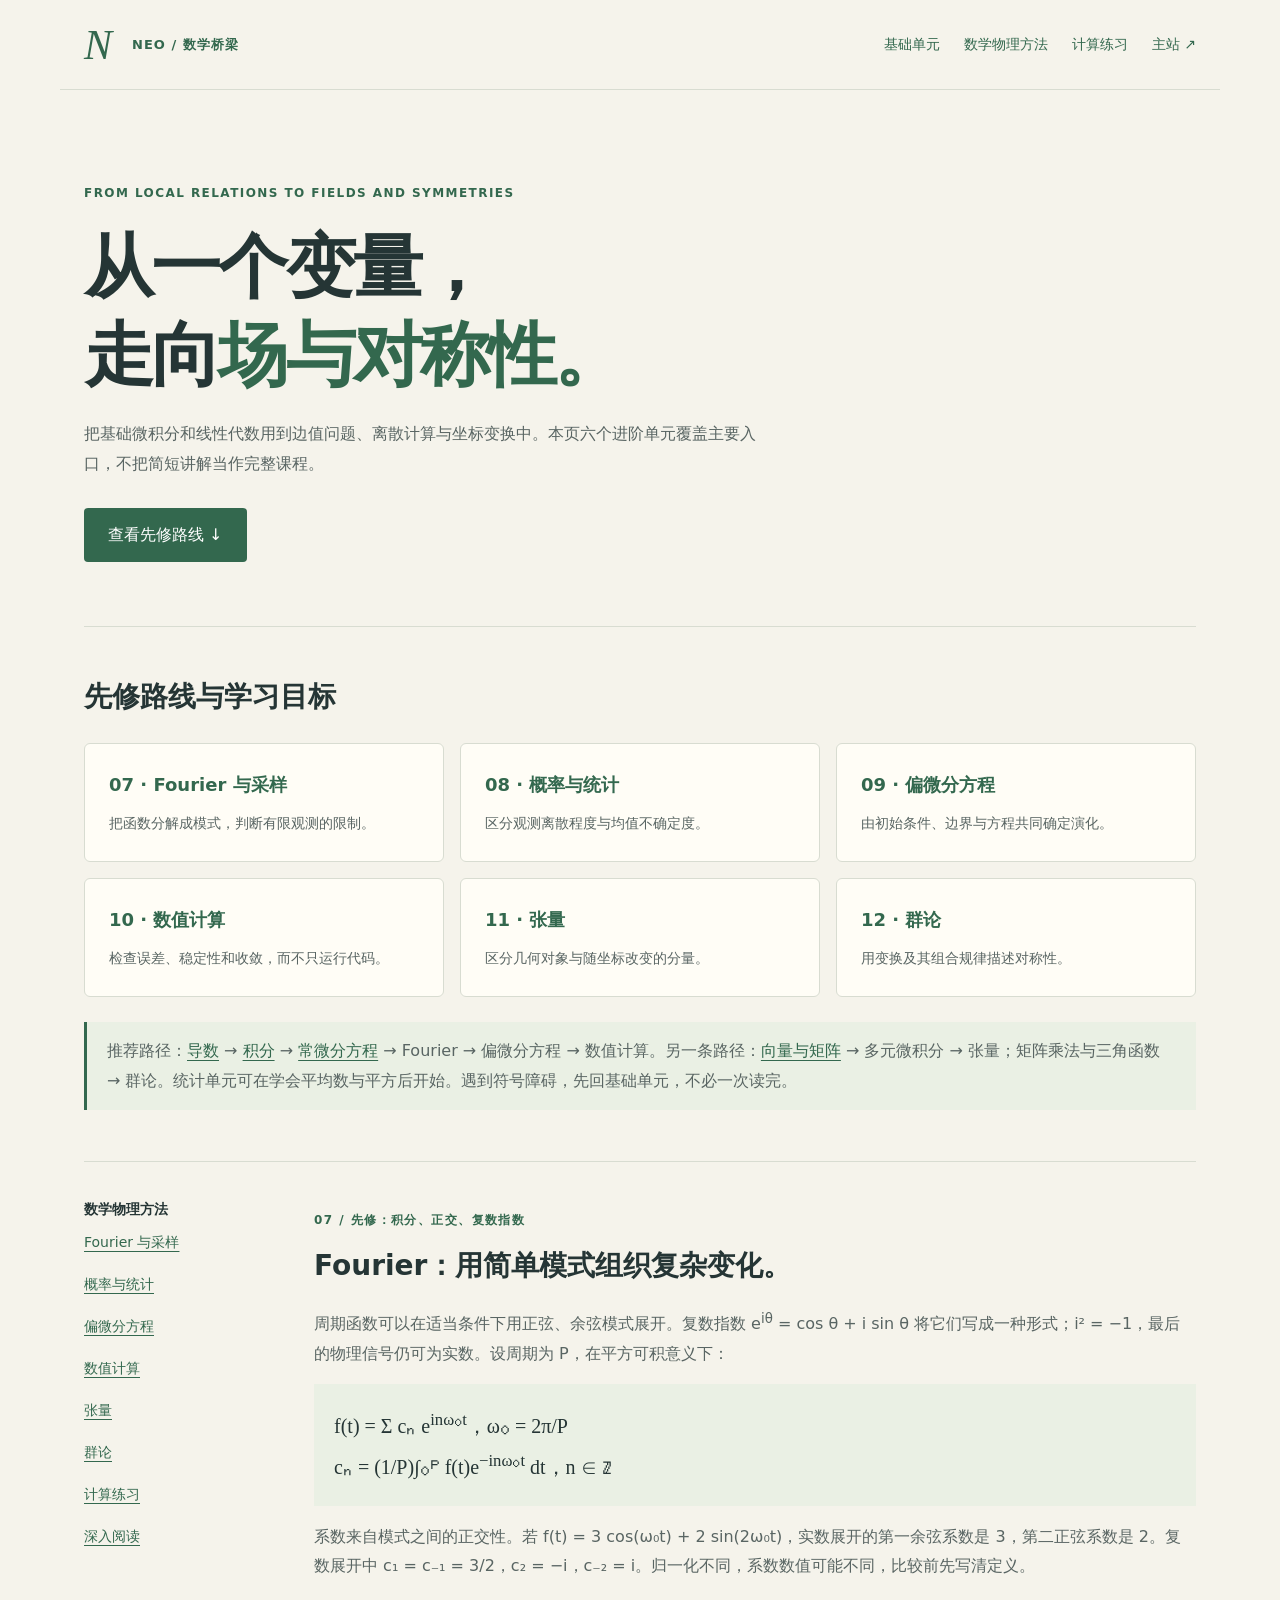
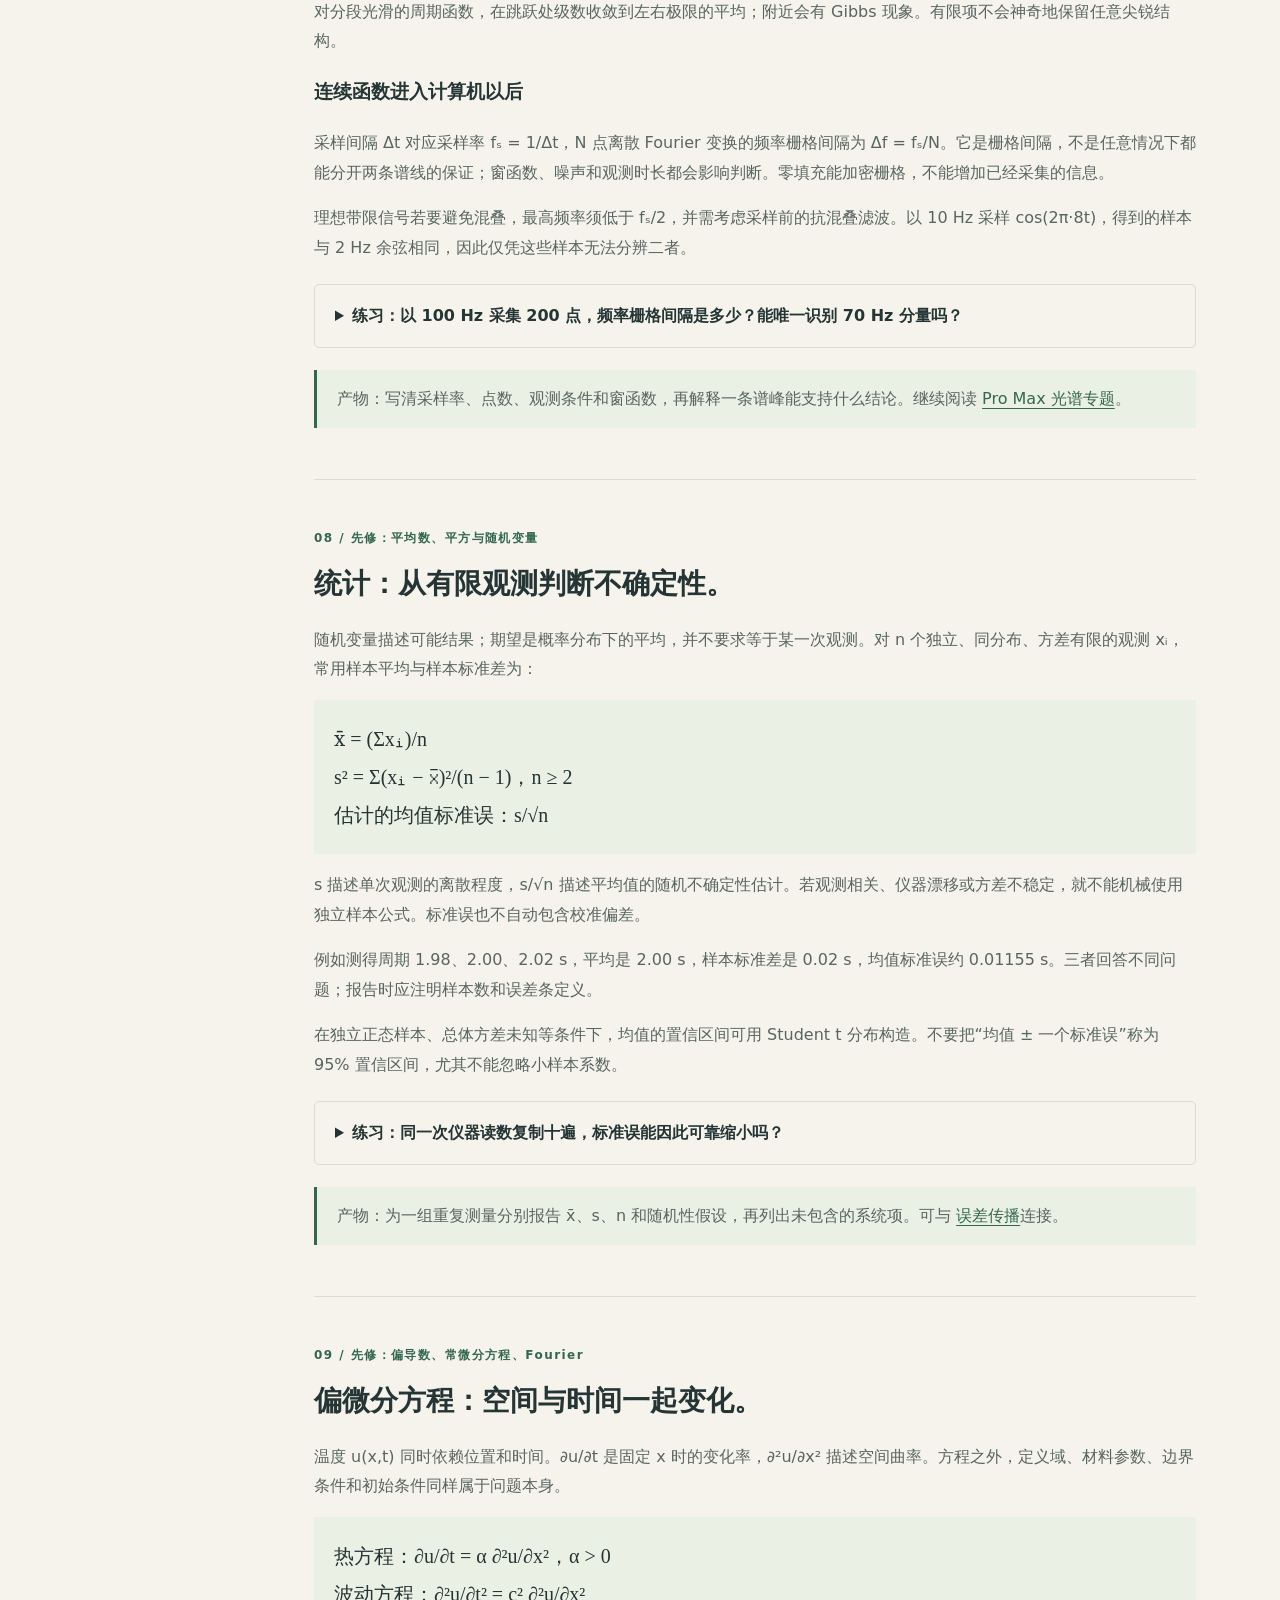
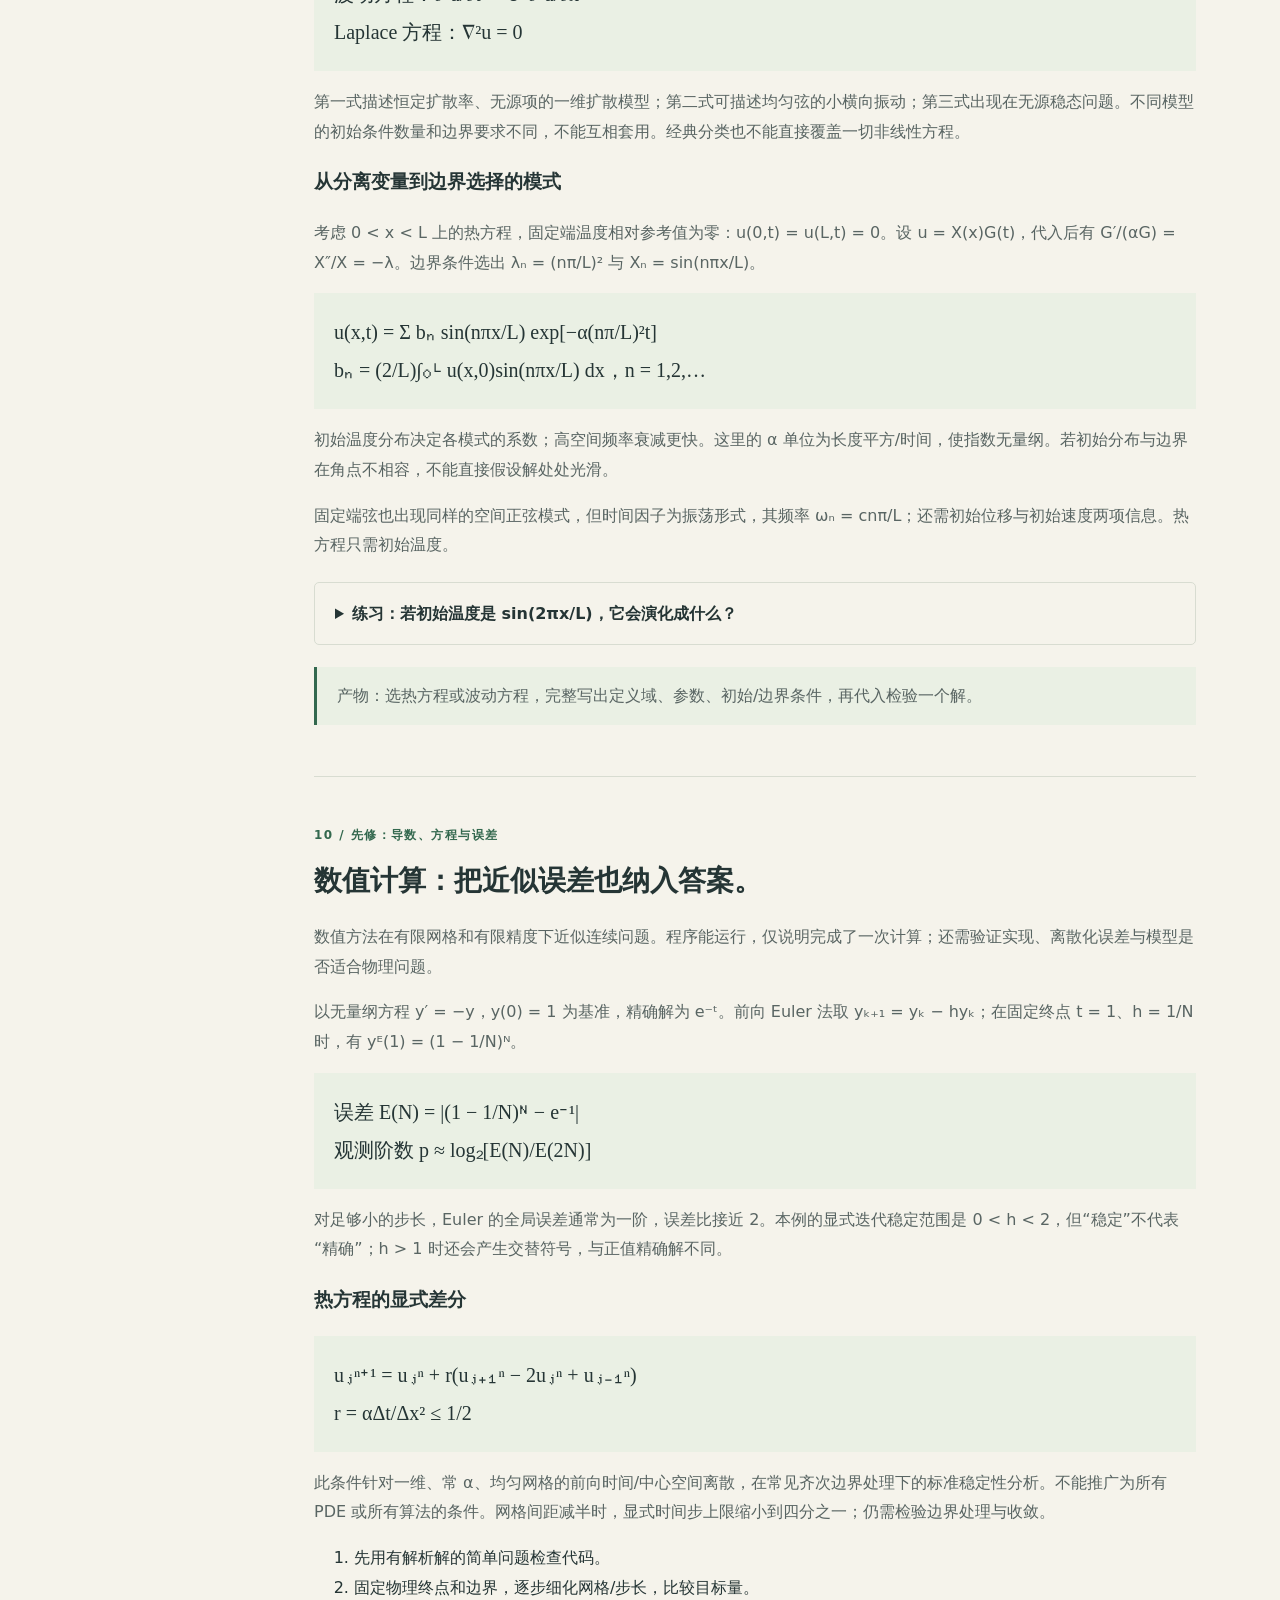
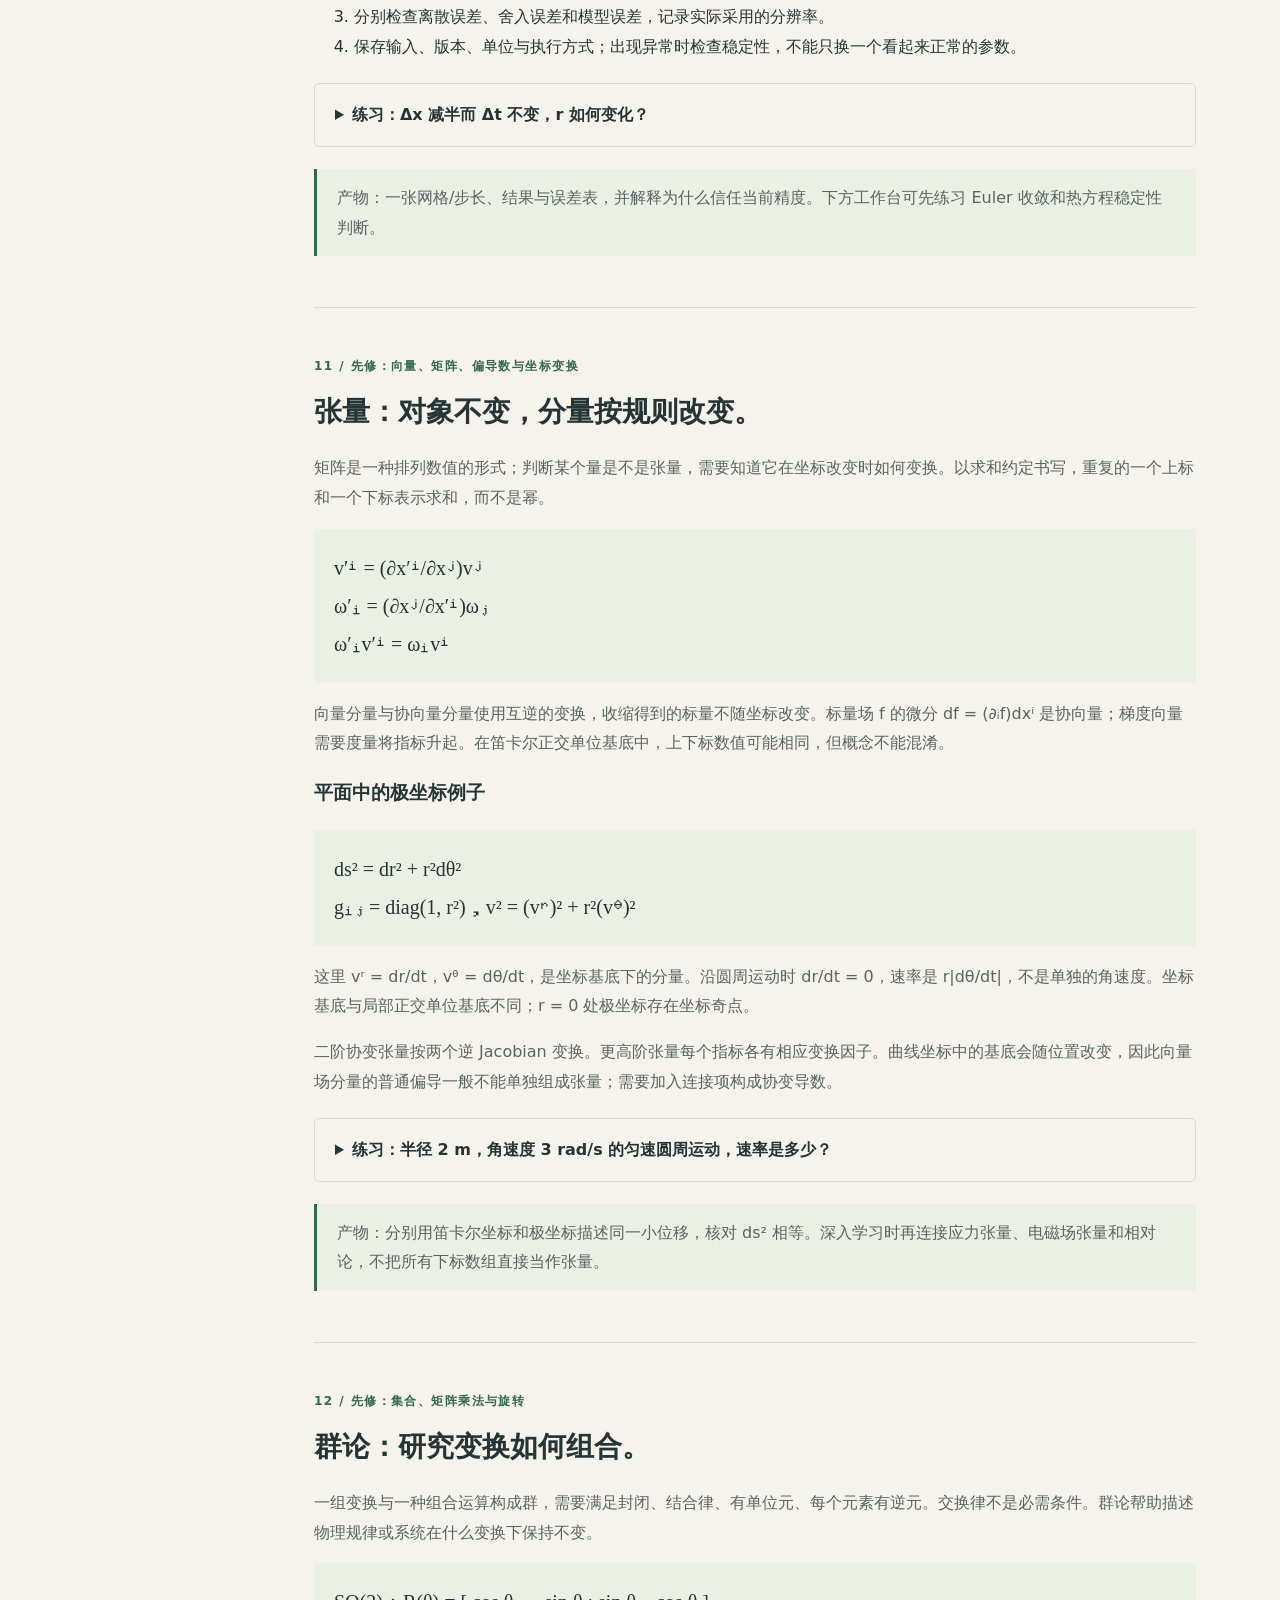
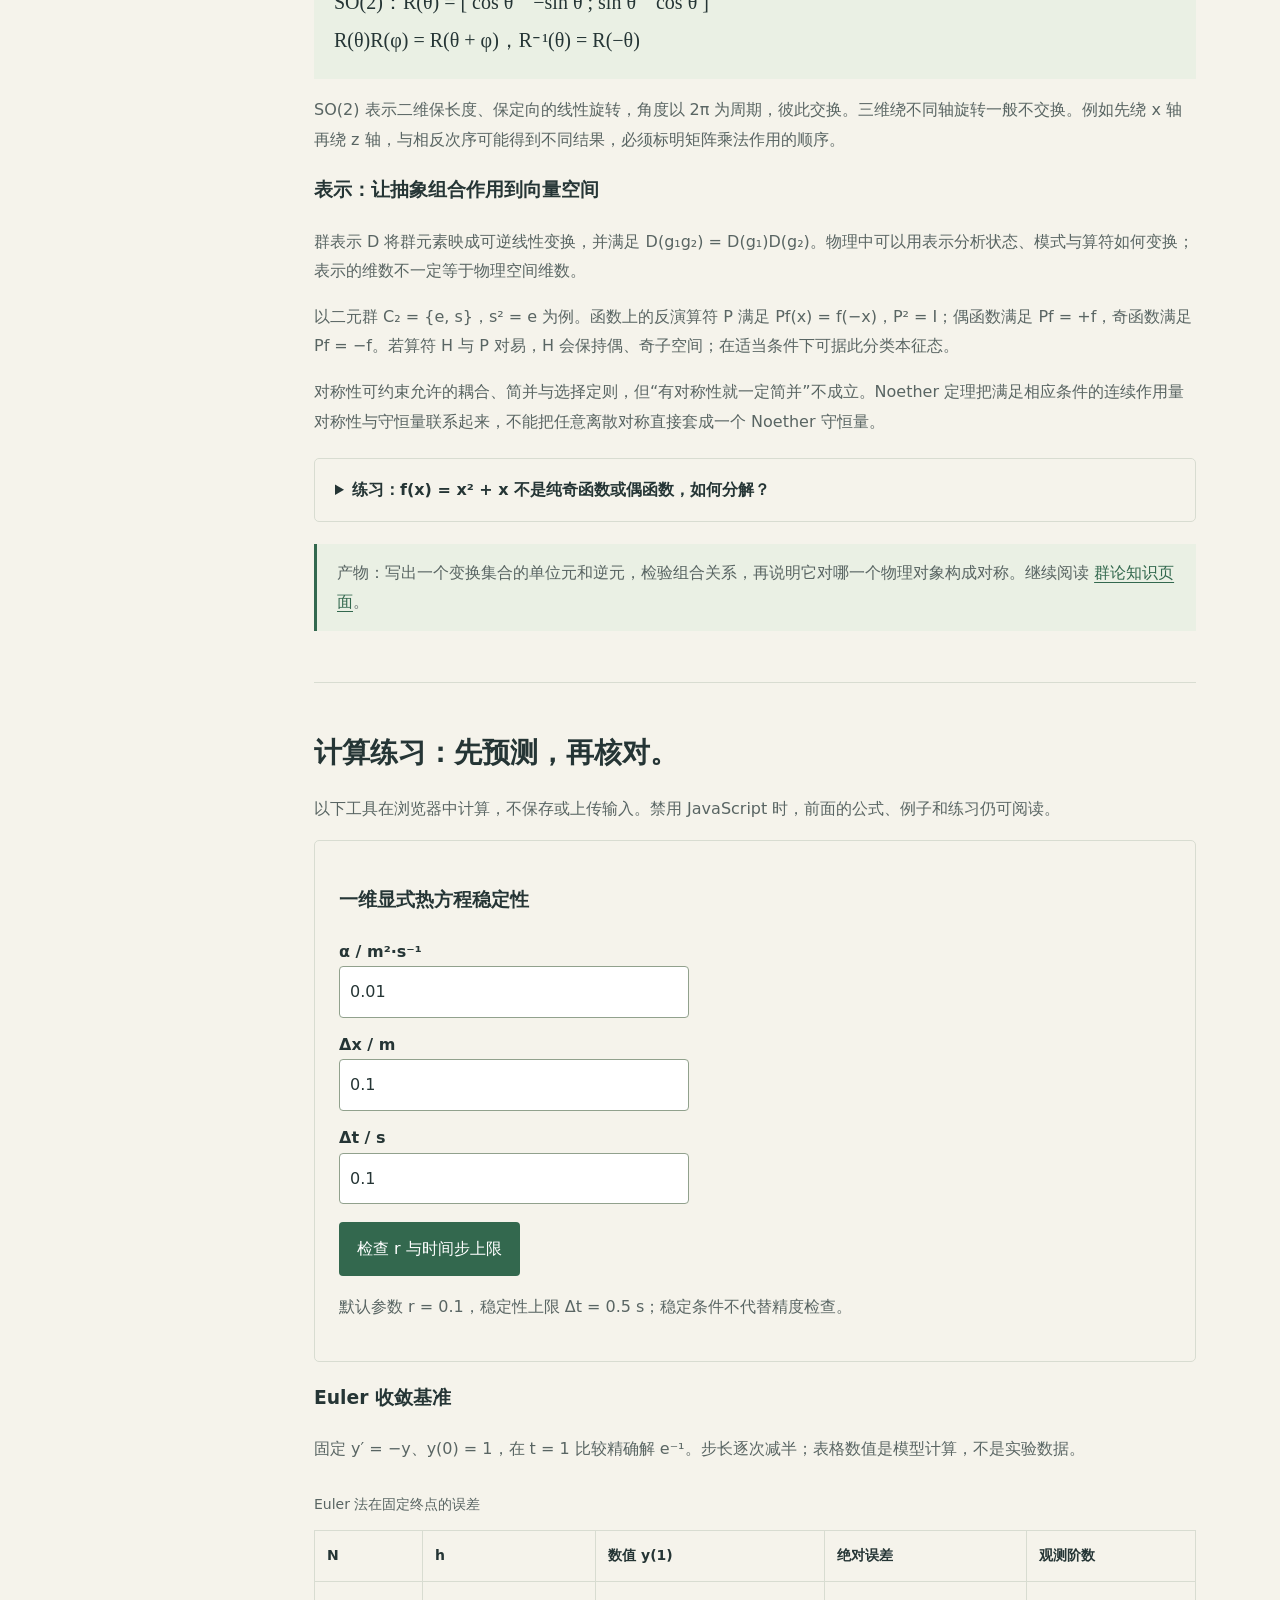
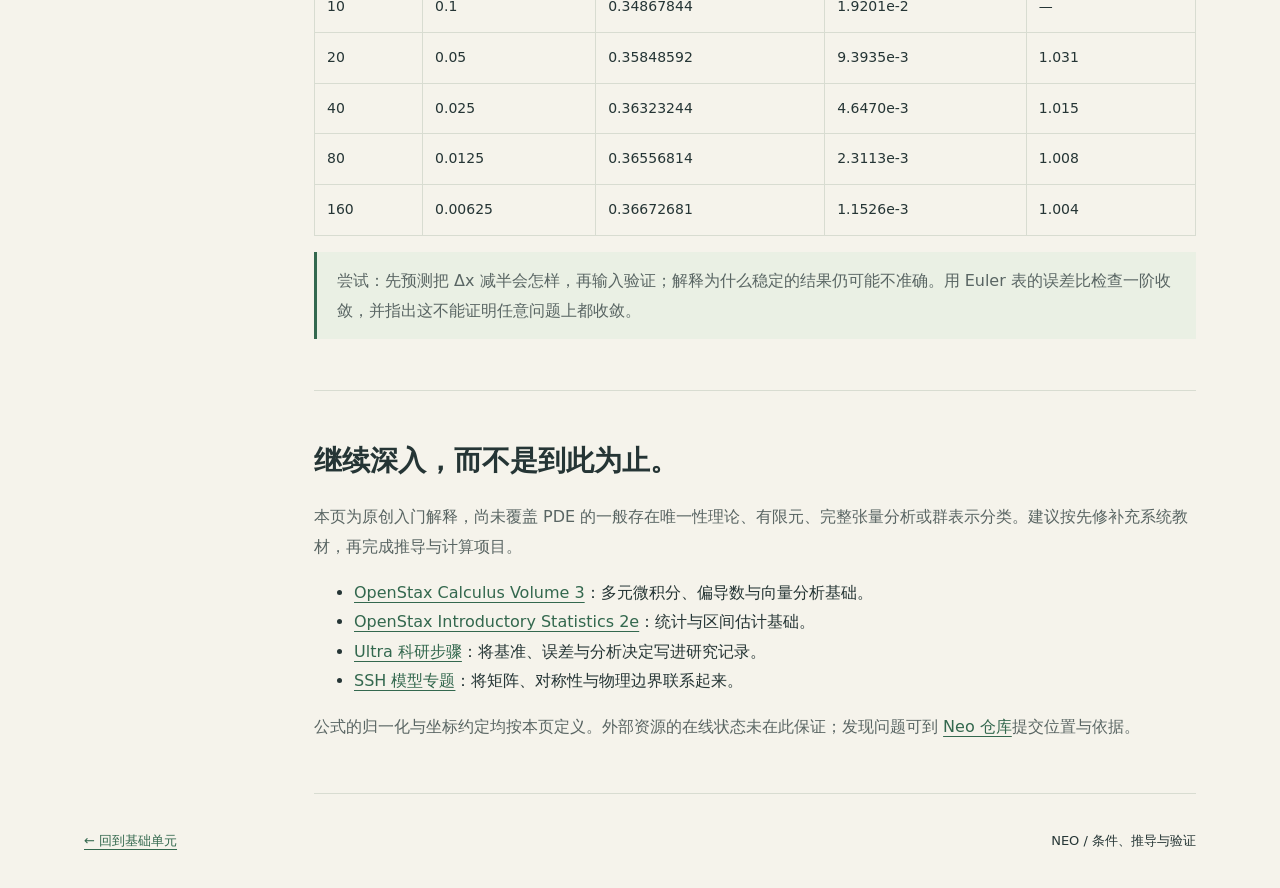
==== methods.html @ 50d2aa11 "feat: extend Neo into mathematical physics with PDEs tensors groups and numerics" ====
<!doctype html><html lang="zh-CN"><head><meta charset="utf-8"><meta name="viewport" content="width=device-width,initial-scale=1"><meta name="description" content="Neo 数学物理方法：Fourier、概率统计、偏微分方程、数值计算、张量与群论。包含推导、条件、练习与稳定性计算。"><title>数学物理方法 · Neo</title><link rel="stylesheet" href="style.css"><link rel="stylesheet" href="methods.css"><script type="module" src="methods.js"></script></head><body><a class="skip" href="#main">跳到正文</a><header><a class="brand" href="index.html">N<span>NEO / 数学桥梁</span></a><nav aria-label="主导航"><a href="index.html#map">基础单元</a><a href="methods.html" aria-current="page">数学物理方法</a><a href="#lab">计算练习</a><a href="https://illudew.github.io/">主站 ↗</a></nav></header><main id="main"><section class="hero"><p class="eyebrow">FROM LOCAL RELATIONS TO FIELDS AND SYMMETRIES</p><h1>从一个变量，<br>走向<em>场与对称性。</em></h1><p>把基础微积分和线性代数用到边值问题、离散计算与坐标变换中。本页六个进阶单元覆盖主要入口，不把简短讲解当作完整课程。</p><a class="button" href="#route">查看先修路线 ↓</a></section>
<section id="route"><h2>先修路线与学习目标</h2><div class="cards"><a href="#fourier"><b>07 · Fourier 与采样</b><span>把函数分解成模式，判断有限观测的限制。</span></a><a href="#statistics"><b>08 · 概率与统计</b><span>区分观测离散程度与均值不确定度。</span></a><a href="#pde"><b>09 · 偏微分方程</b><span>由初始条件、边界与方程共同确定演化。</span></a><a href="#numerics"><b>10 · 数值计算</b><span>检查误差、稳定性和收敛，而不只运行代码。</span></a><a href="#tensor"><b>11 · 张量</b><span>区分几何对象与随坐标改变的分量。</span></a><a href="#groups"><b>12 · 群论</b><span>用变换及其组合规律描述对称性。</span></a></div><p class="note">推荐路径：<a href="index.html#derivative">导数</a> → <a href="index.html#integral">积分</a> → <a href="index.html#equation">常微分方程</a> → Fourier → 偏微分方程 → 数值计算。另一条路径：<a href="index.html#vectors">向量与矩阵</a> → 多元微积分 → 张量；矩阵乘法与三角函数 → 群论。统计单元可在学会平均数与平方后开始。遇到符号障碍，先回基础单元，不必一次读完。</p></section>
<div class="reading"><aside aria-label="章节导航"><strong>数学物理方法</strong><a href="#fourier">Fourier 与采样</a><a href="#statistics">概率与统计</a><a href="#pde">偏微分方程</a><a href="#numerics">数值计算</a><a href="#tensor">张量</a><a href="#groups">群论</a><a href="#lab">计算练习</a><a href="#sources">深入阅读</a></aside><article>
<section id="fourier"><p class="eyebrow">07 / 先修：积分、正交、复数指数</p><h2>Fourier：用简单模式组织复杂变化。</h2><p>周期函数可以在适当条件下用正弦、余弦模式展开。复数指数 e<sup>iθ</sup> = cos θ + i sin θ 将它们写成一种形式；i² = −1，最后的物理信号仍可为实数。设周期为 P，在平方可积意义下：</p><div class="formula">f(t) = Σ cₙ e<sup>inω₀t</sup>，ω₀ = 2π/P<br>cₙ = (1/P)∫₀ᴾ f(t)e<sup>−inω₀t</sup> dt，n ∈ ℤ</div><p>系数来自模式之间的正交性。若 f(t) = 3 cos(ω₀t) + 2 sin(2ω₀t)，实数展开的第一余弦系数是 3，第二正弦系数是 2。复数展开中 c₁ = c₋₁ = 3/2，c₂ = −i，c₋₂ = i。归一化不同，系数数值可能不同，比较前先写清定义。</p><p>对分段光滑的周期函数，在跳跃处级数收敛到左右极限的平均；附近会有 Gibbs 现象。有限项不会神奇地保留任意尖锐结构。</p><h3>连续函数进入计算机以后</h3><p>采样间隔 Δt 对应采样率 fₛ = 1/Δt，N 点离散 Fourier 变换的频率栅格间隔为 Δf = fₛ/N。它是栅格间隔，不是任意情况下都能分开两条谱线的保证；窗函数、噪声和观测时长都会影响判断。零填充能加密栅格，不能增加已经采集的信息。</p><p>理想带限信号若要避免混叠，最高频率须低于 fₛ/2，并需考虑采样前的抗混叠滤波。以 10 Hz 采样 cos(2π·8t)，得到的样本与 2 Hz 余弦相同，因此仅凭这些样本无法分辨二者。</p><details><summary>练习：以 100 Hz 采集 200 点，频率栅格间隔是多少？能唯一识别 70 Hz 分量吗？</summary><p>Δf = 0.5 Hz，Nyquist 频率为 50 Hz。70 Hz 超出这个范围，在该采样下会折叠到 30 Hz；没有额外先验或重新采样，不能唯一识别。</p></details><p class="task">产物：写清采样率、点数、观测条件和窗函数，再解释一条谱峰能支持什么结论。继续阅读 <a href="https://illudew.github.io/promax/topics/fourier-spectroscopy.html">Pro Max 光谱专题</a>。</p></section>
<section id="statistics"><p class="eyebrow">08 / 先修：平均数、平方与随机变量</p><h2>统计：从有限观测判断不确定性。</h2><p>随机变量描述可能结果；期望是概率分布下的平均，并不要求等于某一次观测。对 n 个独立、同分布、方差有限的观测 xᵢ，常用样本平均与样本标准差为：</p><div class="formula">x̄ = (Σxᵢ)/n<br>s² = Σ(xᵢ − x̄)²/(n − 1)，n ≥ 2<br>估计的均值标准误：s/√n</div><p>s 描述单次观测的离散程度，s/√n 描述平均值的随机不确定性估计。若观测相关、仪器漂移或方差不稳定，就不能机械使用独立样本公式。标准误也不自动包含校准偏差。</p><p>例如测得周期 1.98、2.00、2.02 s，平均是 2.00 s，样本标准差是 0.02 s，均值标准误约 0.01155 s。三者回答不同问题；报告时应注明样本数和误差条定义。</p><p>在独立正态样本、总体方差未知等条件下，均值的置信区间可用 Student t 分布构造。不要把“均值 ± 一个标准误”称为 95% 置信区间，尤其不能忽略小样本系数。</p><details><summary>练习：同一次仪器读数复制十遍，标准误能因此可靠缩小吗？</summary><p>不能。复制不是新增独立信息。反复测量也可能受共同偏差影响，必须说明独立重复的定义与误差来源。</p></details><p class="task">产物：为一组重复测量分别报告 x̄、s、n 和随机性假设，再列出未包含的系统项。可与 <a href="index.html#uncertainty">误差传播</a>连接。</p></section>
<section id="pde"><p class="eyebrow">09 / 先修：偏导数、常微分方程、Fourier</p><h2>偏微分方程：空间与时间一起变化。</h2><p>温度 u(x,t) 同时依赖位置和时间。∂u/∂t 是固定 x 时的变化率，∂²u/∂x² 描述空间曲率。方程之外，定义域、材料参数、边界条件和初始条件同样属于问题本身。</p><div class="formula">热方程：∂u/∂t = α ∂²u/∂x²，α &gt; 0<br>波动方程：∂²u/∂t² = c² ∂²u/∂x²<br>Laplace 方程：∇²u = 0</div><p>第一式描述恒定扩散率、无源项的一维扩散模型；第二式可描述均匀弦的小横向振动；第三式出现在无源稳态问题。不同模型的初始条件数量和边界要求不同，不能互相套用。经典分类也不能直接覆盖一切非线性方程。</p><h3>从分离变量到边界选择的模式</h3><p>考虑 0 &lt; x &lt; L 上的热方程，固定端温度相对参考值为零：u(0,t) = u(L,t) = 0。设 u = X(x)G(t)，代入后有 G′/(αG) = X″/X = −λ。边界条件选出 λₙ = (nπ/L)² 与 Xₙ = sin(nπx/L)。</p><div class="formula">u(x,t) = Σ bₙ sin(nπx/L) exp[−α(nπ/L)²t]<br>bₙ = (2/L)∫₀ᴸ u(x,0)sin(nπx/L) dx，n = 1,2,…</div><p>初始温度分布决定各模式的系数；高空间频率衰减更快。这里的 α 单位为长度平方/时间，使指数无量纲。若初始分布与边界在角点不相容，不能直接假设解处处光滑。</p><p>固定端弦也出现同样的空间正弦模式，但时间因子为振荡形式，其频率 ωₙ = cnπ/L；还需初始位移与初始速度两项信息。热方程只需初始温度。</p><details><summary>练习：若初始温度是 sin(2πx/L)，它会演化成什么？</summary><p>u = sin(2πx/L)exp[−4απ²t/L²]。检查：t = 0 恢复初值，两端为零，代入方程两边相等。若指数是正号，扩散反而放大起伏，应重新检查符号。</p></details><p class="task">产物：选热方程或波动方程，完整写出定义域、参数、初始/边界条件，再代入检验一个解。</p></section>
<section id="numerics"><p class="eyebrow">10 / 先修：导数、方程与误差</p><h2>数值计算：把近似误差也纳入答案。</h2><p>数值方法在有限网格和有限精度下近似连续问题。程序能运行，仅说明完成了一次计算；还需验证实现、离散化误差与模型是否适合物理问题。</p><p>以无量纲方程 y′ = −y，y(0) = 1 为基准，精确解为 e⁻ᵗ。前向 Euler 法取 yₖ₊₁ = yₖ − hyₖ；在固定终点 t = 1、h = 1/N 时，有 yᴱ(1) = (1 − 1/N)ᴺ。</p><div class="formula">误差 E(N) = |(1 − 1/N)ᴺ − e⁻¹|<br>观测阶数 p ≈ log₂[E(N)/E(2N)]</div><p>对足够小的步长，Euler 的全局误差通常为一阶，误差比接近 2。本例的显式迭代稳定范围是 0 &lt; h &lt; 2，但“稳定”不代表“精确”；h &gt; 1 时还会产生交替符号，与正值精确解不同。</p><h3>热方程的显式差分</h3><div class="formula">uⱼⁿ⁺¹ = uⱼⁿ + r(uⱼ₊₁ⁿ − 2uⱼⁿ + uⱼ₋₁ⁿ)<br>r = αΔt/Δx² ≤ 1/2</div><p>此条件针对一维、常 α、均匀网格的前向时间/中心空间离散，在常见齐次边界处理下的标准稳定性分析。不能推广为所有 PDE 或所有算法的条件。网格间距减半时，显式时间步上限缩小到四分之一；仍需检验边界处理与收敛。</p><ol><li>先用有解析解的简单问题检查代码。</li><li>固定物理终点和边界，逐步细化网格/步长，比较目标量。</li><li>分别检查离散误差、舍入误差和模型误差，记录实际采用的分辨率。</li><li>保存输入、版本、单位与执行方式；出现异常时检查稳定性，不能只换一个看起来正常的参数。</li></ol><details><summary>练习：Δx 减半而 Δt 不变，r 如何变化？</summary><p>r 增大到 4 倍。原先稳定的计算可能失稳；若同时把 Δt 缩小到四分之一，r 才保持不变。</p></details><p class="task">产物：一张网格/步长、结果与误差表，并解释为什么信任当前精度。下方工作台可先练习 Euler 收敛和热方程稳定性判断。</p></section>
<section id="tensor"><p class="eyebrow">11 / 先修：向量、矩阵、偏导数与坐标变换</p><h2>张量：对象不变，分量按规则改变。</h2><p>矩阵是一种排列数值的形式；判断某个量是不是张量，需要知道它在坐标改变时如何变换。以求和约定书写，重复的一个上标和一个下标表示求和，而不是幂。</p><div class="formula">v′ⁱ = (∂x′ⁱ/∂xʲ)vʲ<br>ω′ᵢ = (∂xʲ/∂x′ⁱ)ωⱼ<br>ω′ᵢv′ⁱ = ωᵢvⁱ</div><p>向量分量与协向量分量使用互逆的变换，收缩得到的标量不随坐标改变。标量场 f 的微分 df = (∂ᵢf)dxⁱ 是协向量；梯度向量需要度量将指标升起。在笛卡尔正交单位基底中，上下标数值可能相同，但概念不能混淆。</p><h3>平面中的极坐标例子</h3><div class="formula">ds² = dr² + r²dθ²<br>gᵢⱼ = diag(1, r²)，v² = (vʳ)² + r²(vᶿ)²</div><p>这里 vʳ = dr/dt，vᶿ = dθ/dt，是坐标基底下的分量。沿圆周运动时 dr/dt = 0，速率是 r|dθ/dt|，不是单独的角速度。坐标基底与局部正交单位基底不同；r = 0 处极坐标存在坐标奇点。</p><p>二阶协变张量按两个逆 Jacobian 变换。更高阶张量每个指标各有相应变换因子。曲线坐标中的基底会随位置改变，因此向量场分量的普通偏导一般不能单独组成张量；需要加入连接项构成协变导数。</p><details><summary>练习：半径 2 m，角速度 3 rad/s 的匀速圆周运动，速率是多少？</summary><p>速率为 6 m/s；其平方由度量给出 4 × 9 = 36 m²/s²。这也说明把角分量直接当成线速度会导致单位错误。</p></details><p class="task">产物：分别用笛卡尔坐标和极坐标描述同一小位移，核对 ds² 相等。深入学习时再连接应力张量、电磁场张量和相对论，不把所有下标数组直接当作张量。</p></section>
<section id="groups"><p class="eyebrow">12 / 先修：集合、矩阵乘法与旋转</p><h2>群论：研究变换如何组合。</h2><p>一组变换与一种组合运算构成群，需要满足封闭、结合律、有单位元、每个元素有逆元。交换律不是必需条件。群论帮助描述物理规律或系统在什么变换下保持不变。</p><div class="formula">SO(2)：R(θ) = [ cos θ　−sin θ ; sin θ　cos θ ]<br>R(θ)R(φ) = R(θ + φ)，R⁻¹(θ) = R(−θ)</div><p>SO(2) 表示二维保长度、保定向的线性旋转，角度以 2π 为周期，彼此交换。三维绕不同轴旋转一般不交换。例如先绕 x 轴再绕 z 轴，与相反次序可能得到不同结果，必须标明矩阵乘法作用的顺序。</p><h3>表示：让抽象组合作用到向量空间</h3><p>群表示 D 将群元素映成可逆线性变换，并满足 D(g₁g₂) = D(g₁)D(g₂)。物理中可以用表示分析状态、模式与算符如何变换；表示的维数不一定等于物理空间维数。</p><p>以二元群 C₂ = {e, s}，s² = e 为例。函数上的反演算符 P 满足 Pf(x) = f(−x)，P² = I；偶函数满足 Pf = +f，奇函数满足 Pf = −f。若算符 H 与 P 对易，H 会保持偶、奇子空间；在适当条件下可据此分类本征态。</p><p>对称性可约束允许的耦合、简并与选择定则，但“有对称性就一定简并”不成立。Noether 定理把满足相应条件的连续作用量对称性与守恒量联系起来，不能把任意离散对称直接套成一个 Noether 守恒量。</p><details><summary>练习：f(x) = x² + x 不是纯奇函数或偶函数，如何分解？</summary><p>f₊ = [f(x)+f(−x)]/2 = x²，f₋ = [f(x)−f(−x)]/2 = x。两者之和恢复原函数，反演下分别乘 +1 和 −1。</p></details><p class="task">产物：写出一个变换集合的单位元和逆元，检验组合关系，再说明它对哪一个物理对象构成对称。继续阅读 <a href="https://illudew.github.io/Equimophysics/group-theory.html">群论知识页面</a>。</p></section>
<section id="lab"><h2>计算练习：先预测，再核对。</h2><p>以下工具在浏览器中计算，不保存或上传输入。禁用 JavaScript 时，前面的公式、例子和练习仍可阅读。</p><noscript><p class="note">交互计算需要 JavaScript。可用纸笔按上面的公式完成同样的检查。</p></noscript><form id="stability"><h3>一维显式热方程稳定性</h3><label for="alpha">α / m²·s⁻¹</label><input id="alpha" type="number" value="0.01" min="0.000000000001" max="1000000" step="any" required><label for="dx">Δx / m</label><input id="dx" type="number" value="0.1" min="0.000000000001" max="1000000" step="any" required><label for="dt">Δt / s</label><input id="dt" type="number" value="0.1" min="0.000000000001" max="1000000" step="any" required><button type="submit" hidden>检查 r 与时间步上限</button><p id="stability-result" role="status">默认参数 r = 0.1，稳定性上限 Δt = 0.5 s；稳定条件不代替精度检查。</p></form><h3>Euler 收敛基准</h3><p>固定 y′ = −y、y(0) = 1，在 t = 1 比较精确解 e⁻¹。步长逐次减半；表格数值是模型计算，不是实验数据。</p><div class="table-scroll"><table><caption>Euler 法在固定终点的误差</caption><thead><tr><th>N</th><th>h</th><th>数值 y(1)</th><th>绝对误差</th><th>观测阶数</th></tr></thead><tbody id="convergence"><tr><td>10</td><td>0.1</td><td>0.34867844</td><td>0.01920100</td><td>—</td></tr><tr><td>20</td><td>0.05</td><td>0.35848592</td><td>0.00939352</td><td>约 1.03</td></tr></tbody></table></div><p class="task">尝试：先预测把 Δx 减半会怎样，再输入验证；解释为什么稳定的结果仍可能不准确。用 Euler 表的误差比检查一阶收敛，并指出这不能证明任意问题上都收敛。</p></section>
<section id="sources"><h2>继续深入，而不是到此为止。</h2><p>本页为原创入门解释，尚未覆盖 PDE 的一般存在唯一性理论、有限元、完整张量分析或群表示分类。建议按先修补充系统教材，再完成推导与计算项目。</p><ul><li><a href="https://openstax.org/details/books/calculus-volume-3">OpenStax Calculus Volume 3</a>：多元微积分、偏导数与向量分析基础。</li><li><a href="https://openstax.org/details/books/introductory-statistics-2e">OpenStax Introductory Statistics 2e</a>：统计与区间估计基础。</li><li><a href="https://illudew.github.io/ultra/workflow.html">Ultra 科研步骤</a>：将基准、误差与分析决定写进研究记录。</li><li><a href="https://illudew.github.io/promax/topics/ssh-edge-states.html">SSH 模型专题</a>：将矩阵、对称性与物理边界联系起来。</li></ul><p>公式的归一化与坐标约定均按本页定义。外部资源的在线状态未在此保证；发现问题可到 <a href="https://github.com/illudew/neo/issues">Neo 仓库</a>提交位置与依据。</p></section>
</article></div></main><footer><a href="index.html">← 回到基础单元</a><span>NEO / 条件、推导与验证</span></footer></body></html>
---- style.css ----
:root{--ink:#253535;--muted:#596563;--paper:#f5f3eb;--line:#d8dcd1;--green:#33684e;font-family:system-ui,-apple-system,"PingFang SC","Microsoft YaHei",sans-serif;color:var(--ink);background:var(--paper);line-height:1.85}*{box-sizing:border-box}body{margin:0}a{color:var(--green);text-underline-offset:4px}a:focus-visible,summary:focus-visible{outline:3px solid #b77728;outline-offset:4px}header,main,footer{max-width:1160px;margin:auto;padding-inline:24px}header{display:flex;justify-content:space-between;align-items:center;gap:24px;min-height:90px;border-bottom:1px solid var(--line)}.brand{font:italic 42px Georgia,serif;text-decoration:none;display:flex;align-items:center;gap:20px}.brand span{font:600 13px system-ui;letter-spacing:.08em}nav{display:flex;gap:24px;font-size:14px}nav a{text-decoration:none}.skip{position:absolute;top:-100px;padding:10px;background:white}.skip:focus{top:0}.hero{padding:80px 0 50px}.eyebrow{color:var(--green);font-size:12px;letter-spacing:.12em;font-weight:650}h1{font-size:clamp(38px,6vw,70px);line-height:1.25;letter-spacing:-.04em;margin:20px 0}h1 em{font-style:normal;color:var(--green)}.hero>p{max-width:680px}.button{display:inline-block;background:var(--green);color:white;padding:12px 24px;border-radius:4px;text-decoration:none;margin:14px 0}.hero-equation{border-top:1px solid var(--line);padding-top:25px;margin-top:35px;color:var(--muted);letter-spacing:.12em}h2{font-size:28px;line-height:1.5;margin:14px 0 20px}section{scroll-margin-top:24px;padding:35px 0;border-bottom:1px solid var(--line)}.cards{display:grid;grid-template-columns:repeat(3,minmax(0,1fr));gap:16px;margin:25px 0}.cards a{display:block;padding:24px;border:1px solid var(--line);background:#fffdf6;border-radius:6px;text-decoration:none}.cards b{display:block;font-size:18px}.cards span{display:block;color:var(--muted);font-size:14px;margin-top:10px}.cards a:hover{border-color:var(--green)}p{color:var(--muted)}.note,.task{border-left:3px solid var(--green);padding:14px 20px;background:#eaf0e4}.reading{display:grid;grid-template-columns:185px minmax(0,1fr);gap:45px;margin-top:35px}.reading aside{position:sticky;top:20px;height:max-content;font-size:14px}.reading aside a{display:block;padding:8px 0}.reading article{min-width:0}.reading article section:first-child{padding-top:0}.formula{background:#eaf0e4;padding:20px;font:20px/1.9 Georgia,"Times New Roman",serif;overflow-wrap:anywhere}details{border:1px solid var(--line);padding:16px 20px;border-radius:5px;margin:22px 0}summary{cursor:pointer;font-weight:600}details p:last-child{margin-bottom:0}.sources{font-size:14px}footer{display:flex;justify-content:space-between;gap:20px;padding-block:35px;font-size:13px}@media(max-width:760px){header{flex-direction:column;align-items:flex-start;padding-block:18px;gap:15px}nav{gap:17px;flex-wrap:wrap}.cards{grid-template-columns:repeat(2,minmax(0,1fr))}.reading{grid-template-columns:1fr;gap:25px}.reading aside{position:static;display:flex;gap:15px;overflow:auto;white-space:nowrap}.reading aside strong{display:none}.hero{padding-top:40px}}@media(max-width:480px){header,main,footer{padding-inline:18px}.cards{grid-template-columns:1fr}h2{font-size:24px}footer{display:block}.formula{font-size:18px}}@media print{header,aside,footer,.button{display:none!important}.reading{display:block}details{break-inside:avoid}main{max-width:none}body{background:white}}
---- methods.css ----
input,button{font:inherit}label{display:block;margin-top:12px;font-weight:600}input{width:100%;max-width:350px;padding:10px;background:white;border:1px solid #91a18d;border-radius:4px;color:var(--ink)}button{display:block;background:var(--green);color:white;padding:12px 18px;border:0;border-radius:4px;margin-top:18px;cursor:pointer}button[hidden]{display:none}input:focus-visible,button:focus-visible{outline:3px solid #b77728;outline-offset:3px}form{border:1px solid var(--line);padding:24px;border-radius:5px}.table-scroll{overflow:auto}table{border-collapse:collapse;width:100%;font-size:14px}th,td{padding:12px;text-align:left;border:1px solid var(--line);white-space:nowrap}caption{text-align:left;margin:12px 0;color:var(--muted)}
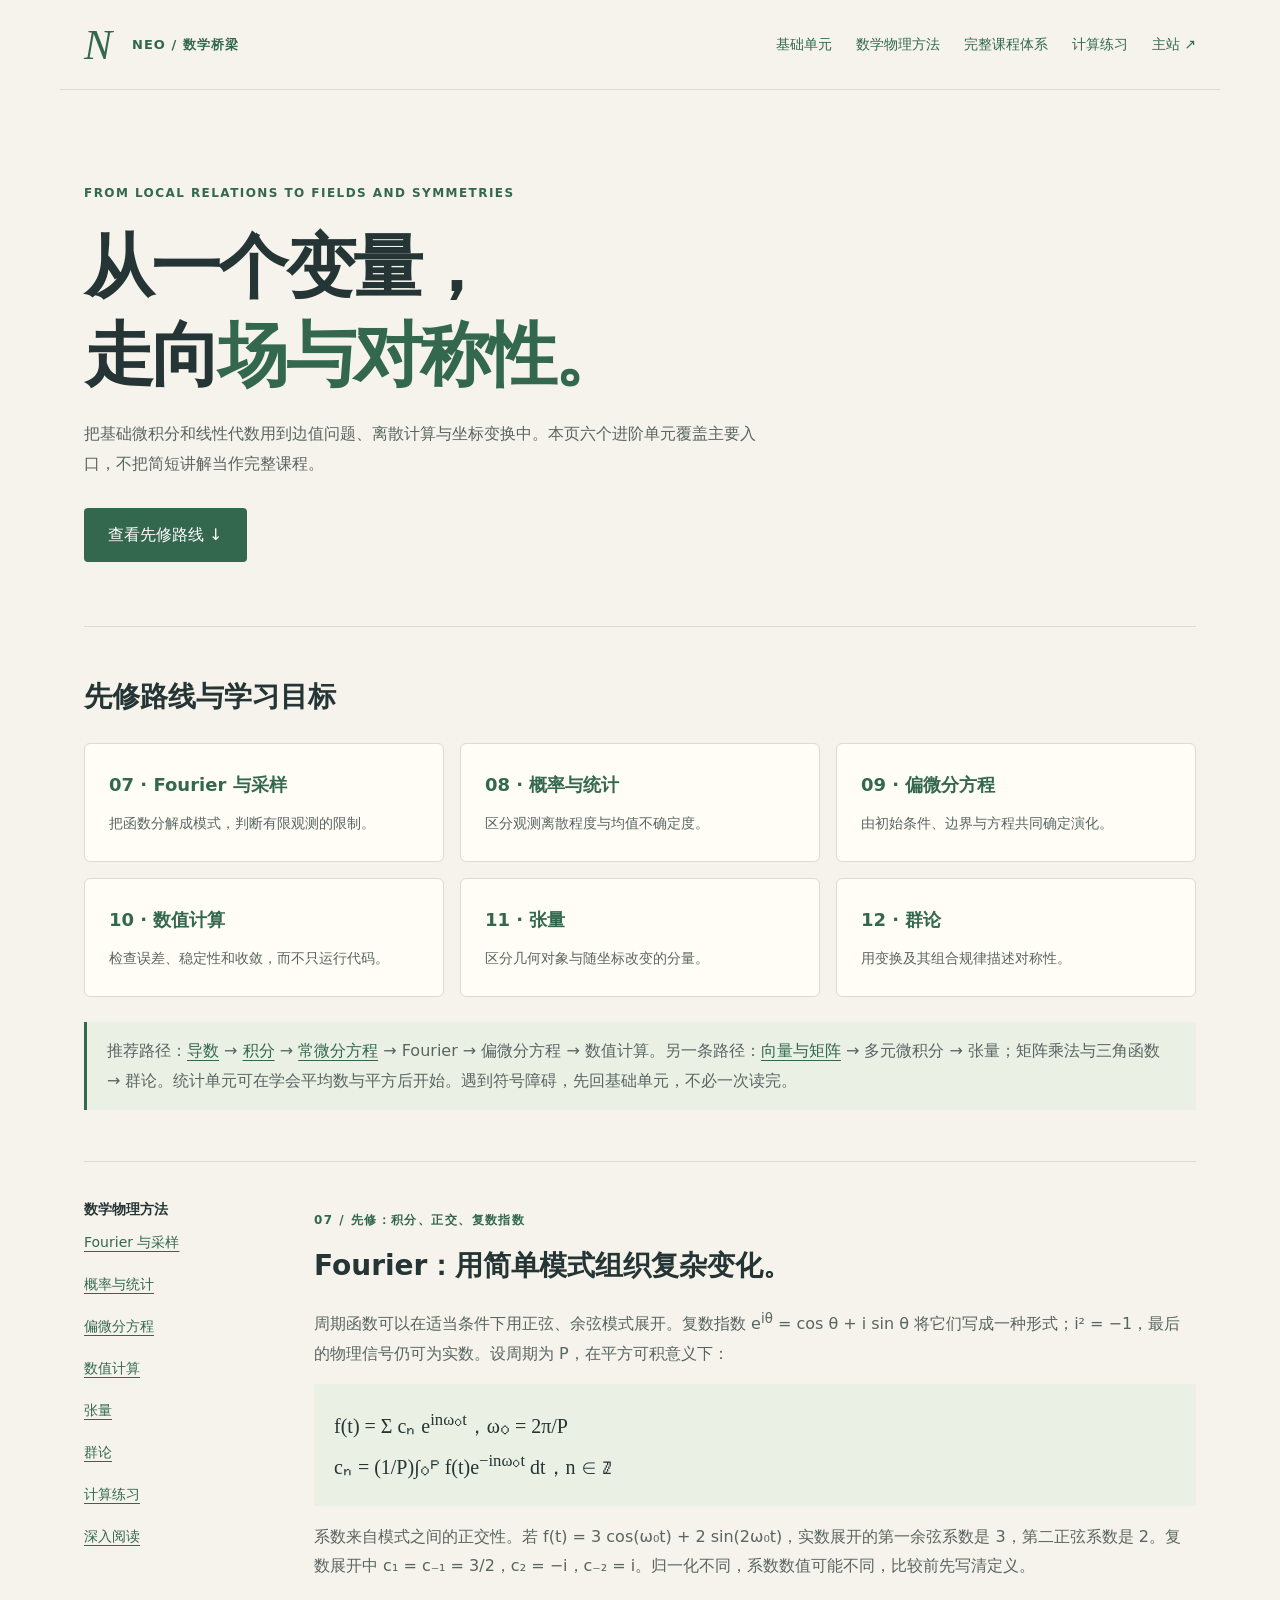
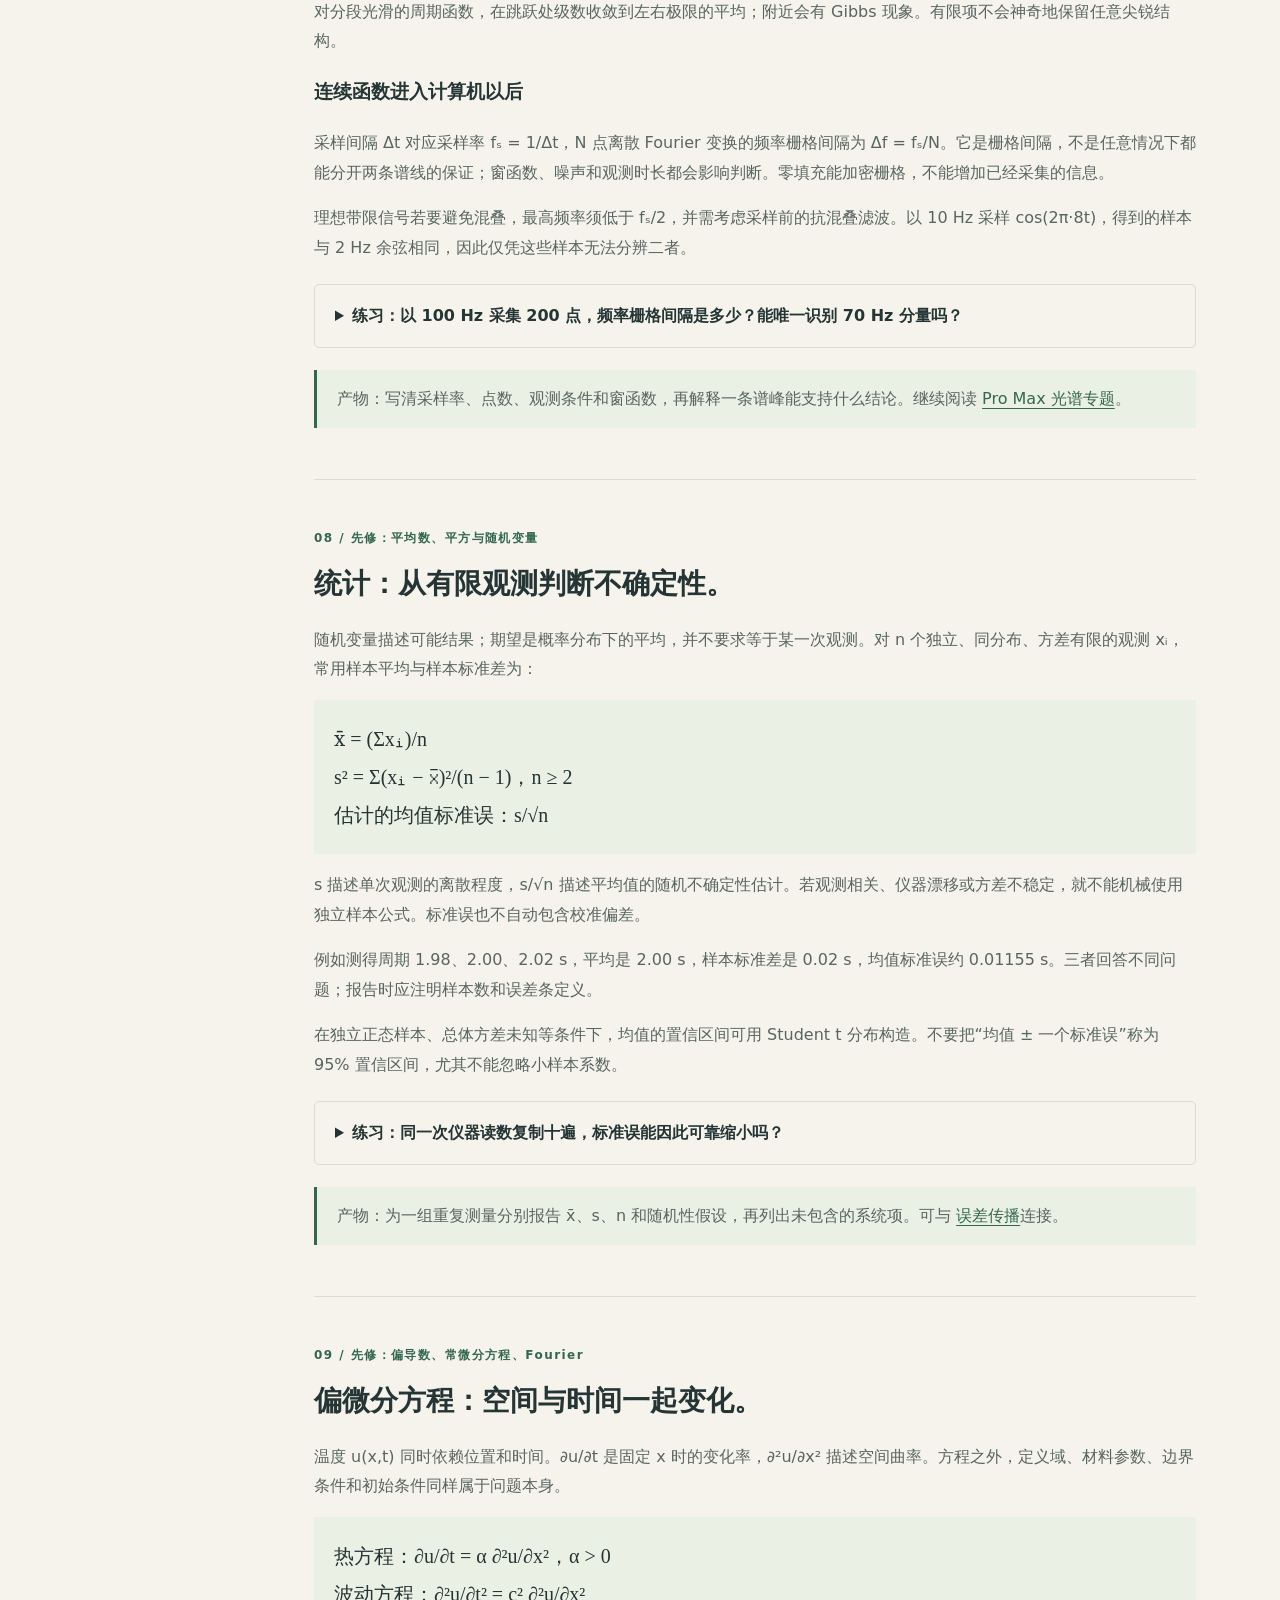
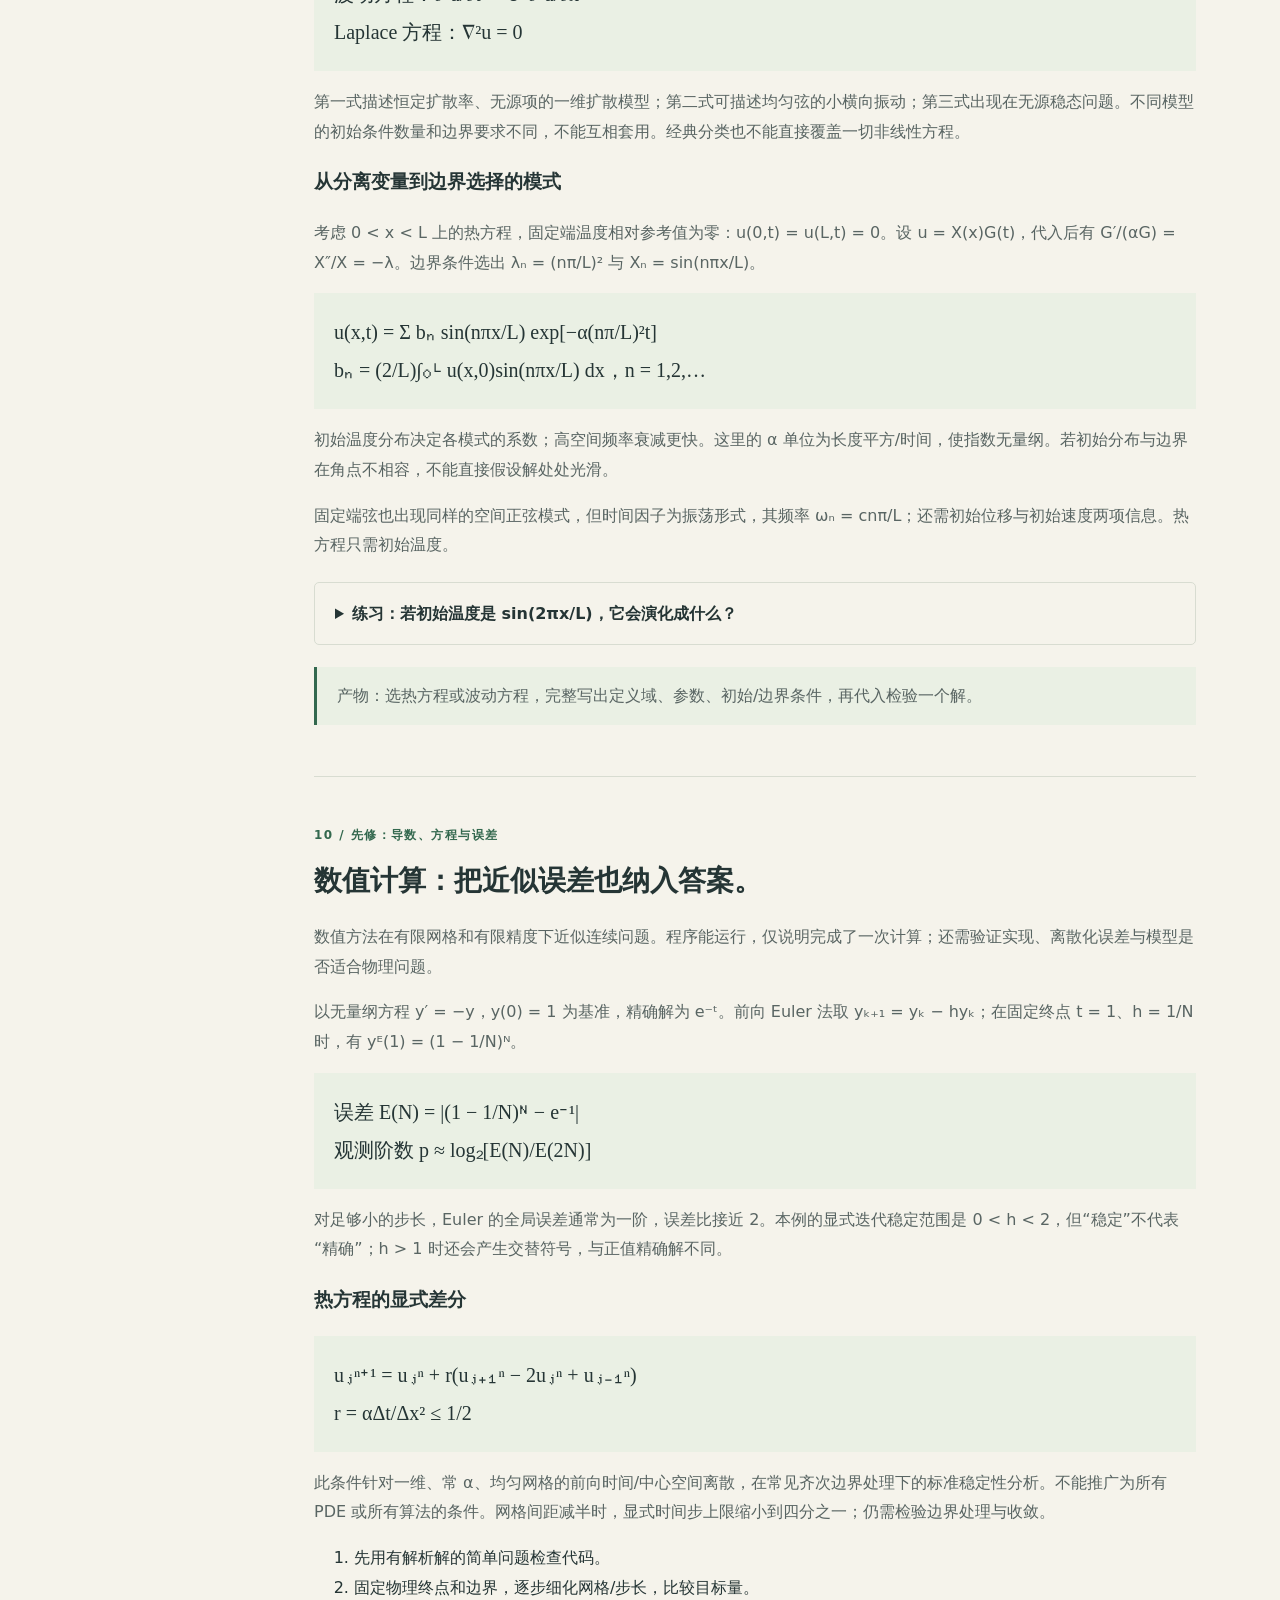
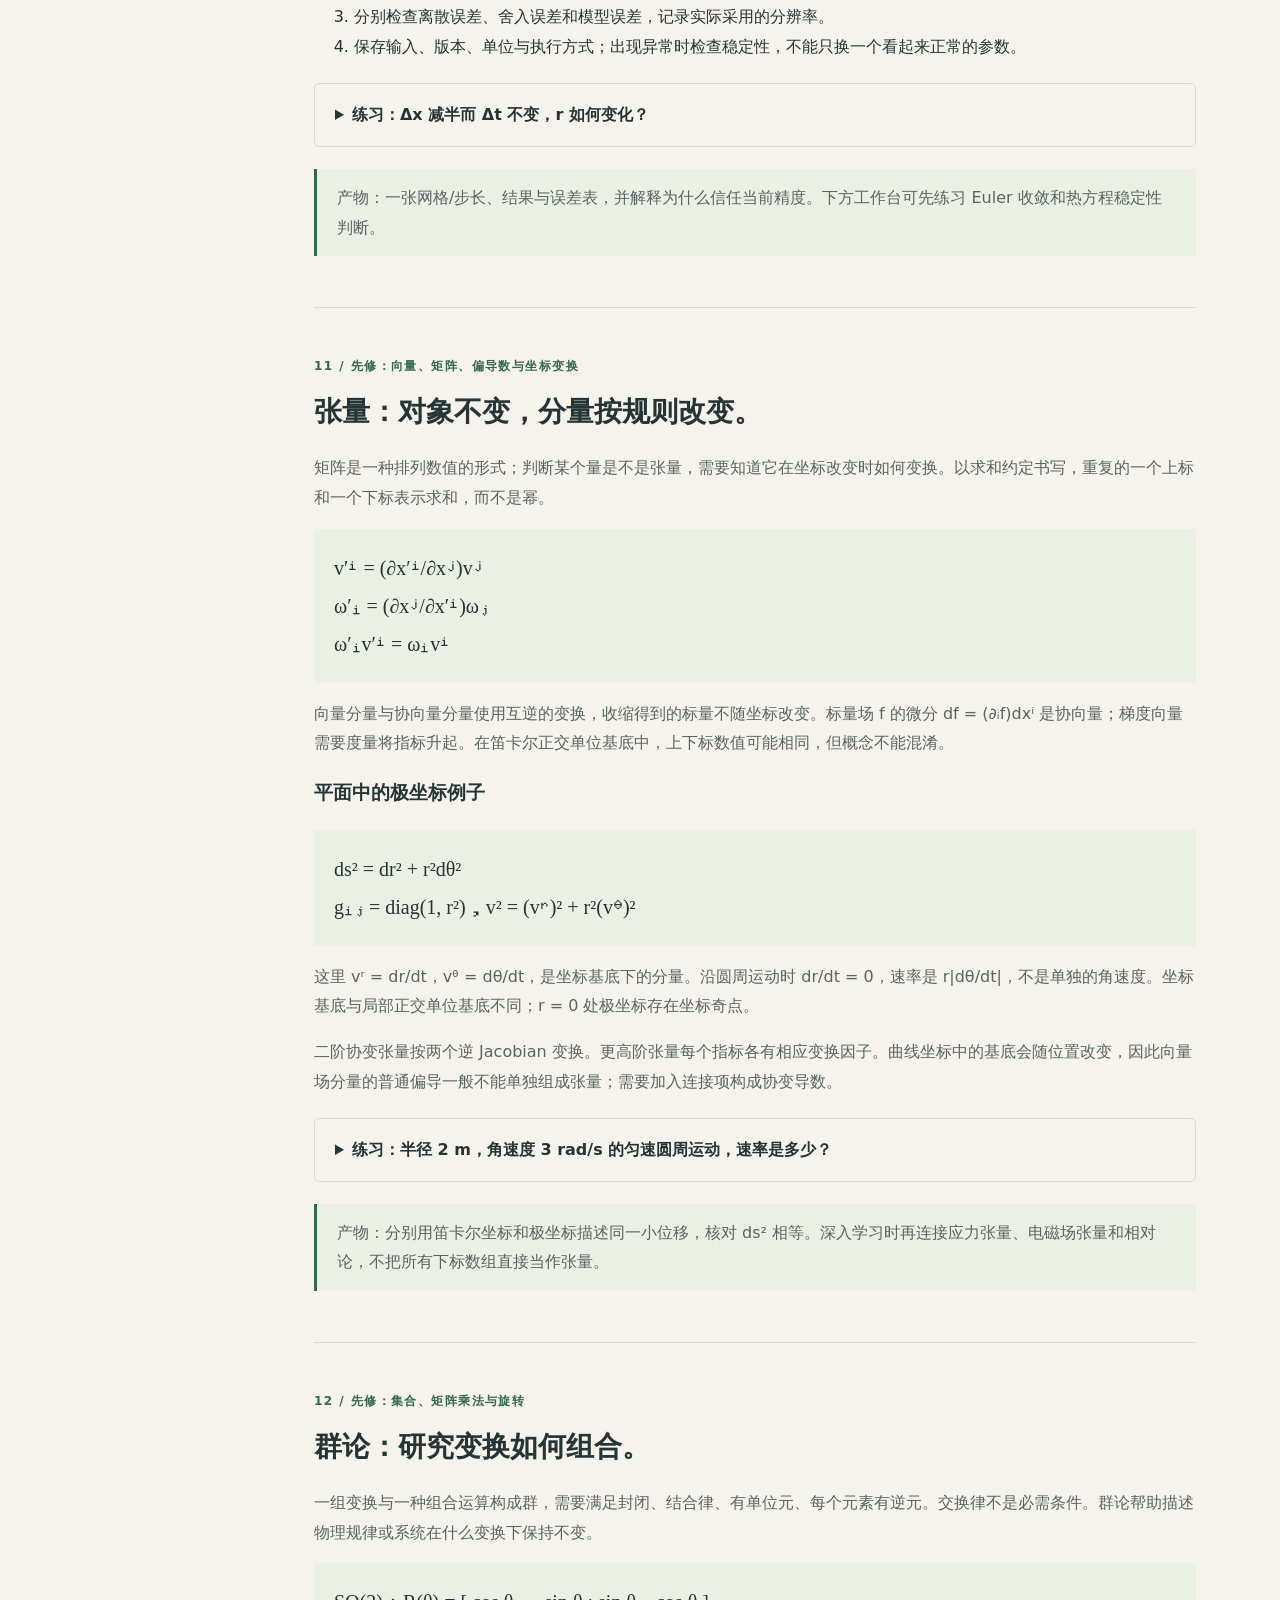
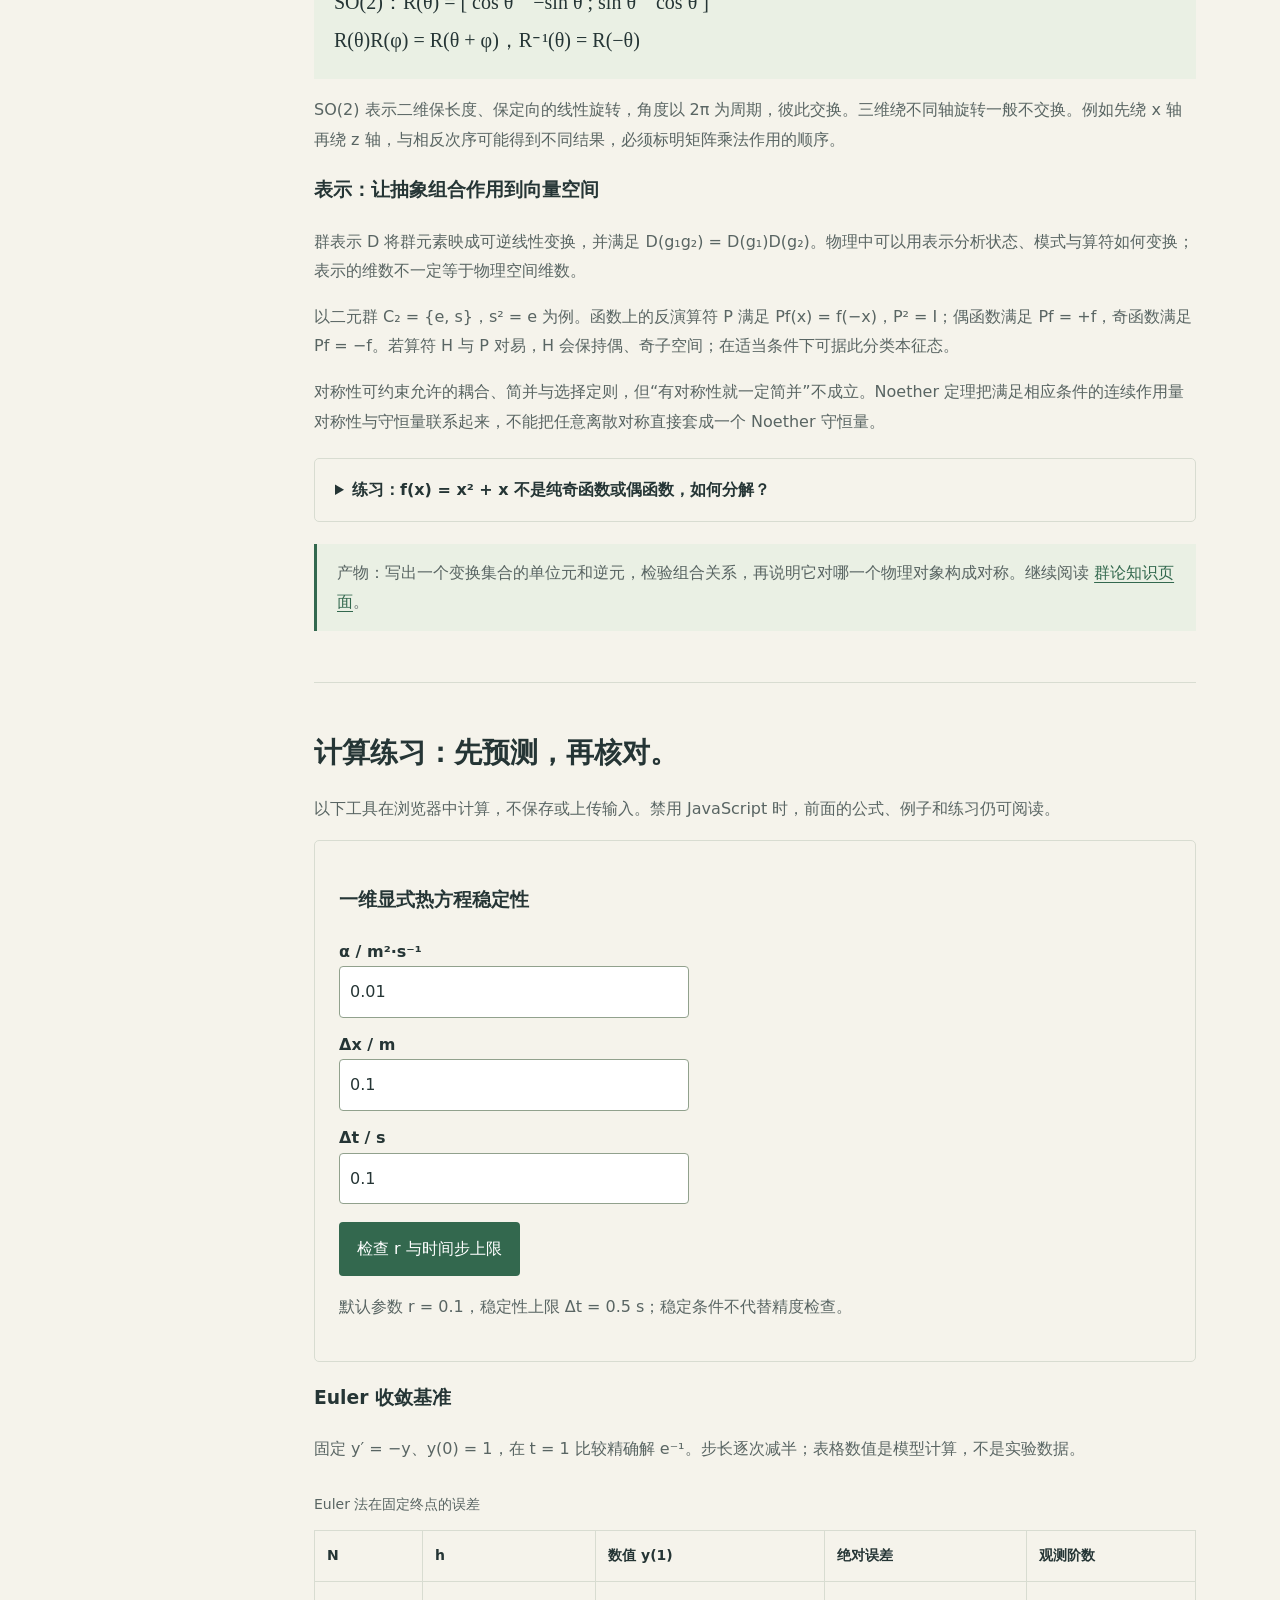
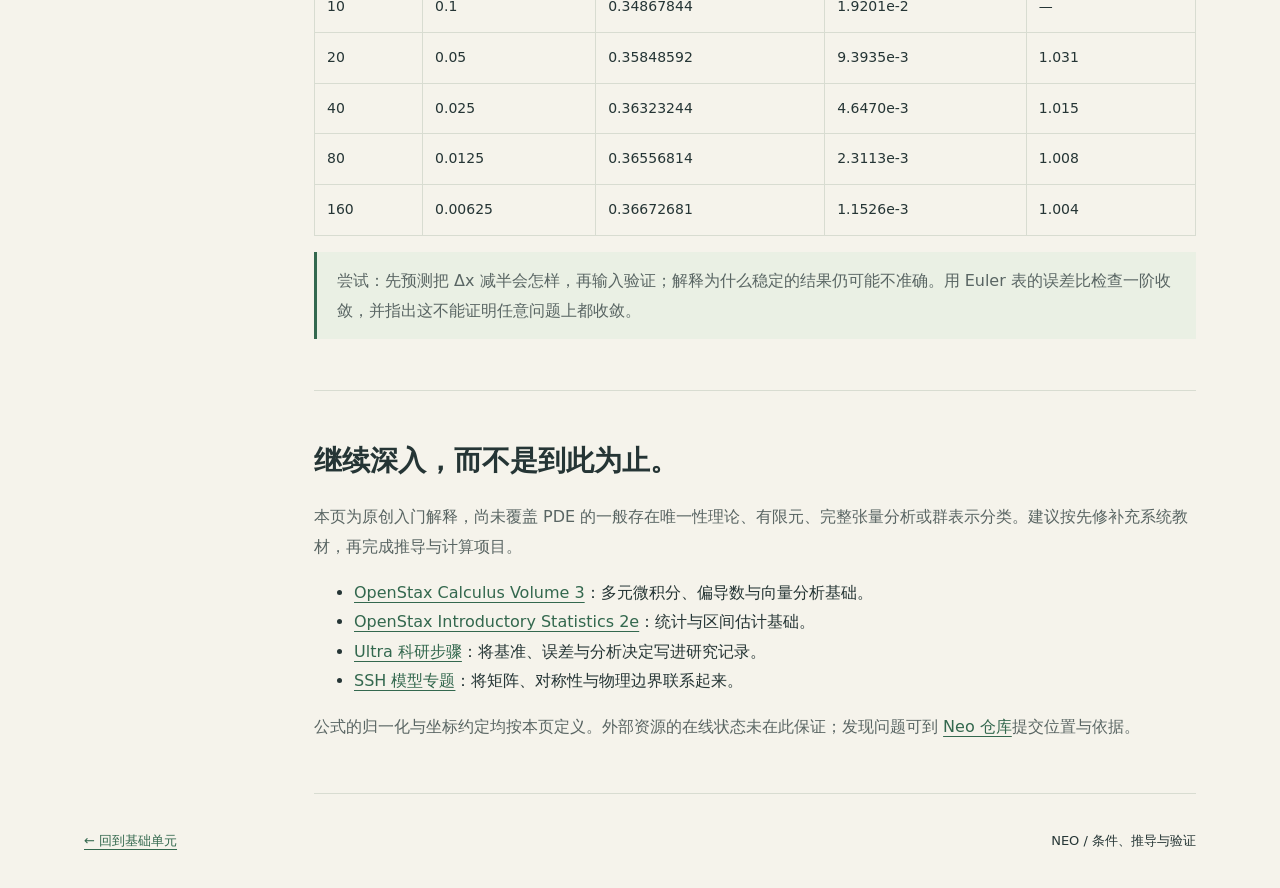
==== commit 27de1fbf: "feat: 设计数学家和物理学家课程体系 Co-authored-by: traeagent <traeagent@users.noreply.github.com>" ====
--- a/methods.html
+++ b/methods.html
@@ -1,4 +1,4 @@
-<!doctype html><html lang="zh-CN"><head><meta charset="utf-8"><meta name="viewport" content="width=device-width,initial-scale=1"><meta name="description" content="Neo 数学物理方法：Fourier、概率统计、偏微分方程、数值计算、张量与群论。包含推导、条件、练习与稳定性计算。"><title>数学物理方法 · Neo</title><link rel="stylesheet" href="style.css"><link rel="stylesheet" href="methods.css"><script type="module" src="methods.js"></script></head><body><a class="skip" href="#main">跳到正文</a><header><a class="brand" href="index.html">N<span>NEO / 数学桥梁</span></a><nav aria-label="主导航"><a href="index.html#map">基础单元</a><a href="methods.html" aria-current="page">数学物理方法</a><a href="#lab">计算练习</a><a href="https://illudew.github.io/">主站 ↗</a></nav></header><main id="main"><section class="hero"><p class="eyebrow">FROM LOCAL RELATIONS TO FIELDS AND SYMMETRIES</p><h1>从一个变量，<br>走向<em>场与对称性。</em></h1><p>把基础微积分和线性代数用到边值问题、离散计算与坐标变换中。本页六个进阶单元覆盖主要入口，不把简短讲解当作完整课程。</p><a class="button" href="#route">查看先修路线 ↓</a></section>
+<!doctype html><html lang="zh-CN"><head><meta charset="utf-8"><meta name="viewport" content="width=device-width,initial-scale=1"><meta name="description" content="Neo 数学物理方法：Fourier、概率统计、偏微分方程、数值计算、张量与群论。包含推导、条件、练习与稳定性计算。"><title>数学物理方法 · Neo</title><link rel="stylesheet" href="style.css"><link rel="stylesheet" href="methods.css"><script type="module" src="methods.js"></script></head><body><a class="skip" href="#main">跳到正文</a><header><a class="brand" href="index.html">N<span>NEO / 数学桥梁</span></a><nav aria-label="主导航"><a href="index.html#map">基础单元</a><a href="methods.html" aria-current="page">数学物理方法</a><a href="curriculum.html">完整课程体系</a><a href="#lab">计算练习</a><a href="https://illudew.github.io/">主站 ↗</a></nav></header><main id="main"><section class="hero"><p class="eyebrow">FROM LOCAL RELATIONS TO FIELDS AND SYMMETRIES</p><h1>从一个变量，<br>走向<em>场与对称性。</em></h1><p>把基础微积分和线性代数用到边值问题、离散计算与坐标变换中。本页六个进阶单元覆盖主要入口，不把简短讲解当作完整课程。</p><a class="button" href="#route">查看先修路线 ↓</a></section>
 <section id="route"><h2>先修路线与学习目标</h2><div class="cards"><a href="#fourier"><b>07 · Fourier 与采样</b><span>把函数分解成模式，判断有限观测的限制。</span></a><a href="#statistics"><b>08 · 概率与统计</b><span>区分观测离散程度与均值不确定度。</span></a><a href="#pde"><b>09 · 偏微分方程</b><span>由初始条件、边界与方程共同确定演化。</span></a><a href="#numerics"><b>10 · 数值计算</b><span>检查误差、稳定性和收敛，而不只运行代码。</span></a><a href="#tensor"><b>11 · 张量</b><span>区分几何对象与随坐标改变的分量。</span></a><a href="#groups"><b>12 · 群论</b><span>用变换及其组合规律描述对称性。</span></a></div><p class="note">推荐路径：<a href="index.html#derivative">导数</a> → <a href="index.html#integral">积分</a> → <a href="index.html#equation">常微分方程</a> → Fourier → 偏微分方程 → 数值计算。另一条路径：<a href="index.html#vectors">向量与矩阵</a> → 多元微积分 → 张量；矩阵乘法与三角函数 → 群论。统计单元可在学会平均数与平方后开始。遇到符号障碍，先回基础单元，不必一次读完。</p></section>
 <div class="reading"><aside aria-label="章节导航"><strong>数学物理方法</strong><a href="#fourier">Fourier 与采样</a><a href="#statistics">概率与统计</a><a href="#pde">偏微分方程</a><a href="#numerics">数值计算</a><a href="#tensor">张量</a><a href="#groups">群论</a><a href="#lab">计算练习</a><a href="#sources">深入阅读</a></aside><article>
 <section id="fourier"><p class="eyebrow">07 / 先修：积分、正交、复数指数</p><h2>Fourier：用简单模式组织复杂变化。</h2><p>周期函数可以在适当条件下用正弦、余弦模式展开。复数指数 e<sup>iθ</sup> = cos θ + i sin θ 将它们写成一种形式；i² = −1，最后的物理信号仍可为实数。设周期为 P，在平方可积意义下：</p><div class="formula">f(t) = Σ cₙ e<sup>inω₀t</sup>，ω₀ = 2π/P<br>cₙ = (1/P)∫₀ᴾ f(t)e<sup>−inω₀t</sup> dt，n ∈ ℤ</div><p>系数来自模式之间的正交性。若 f(t) = 3 cos(ω₀t) + 2 sin(2ω₀t)，实数展开的第一余弦系数是 3，第二正弦系数是 2。复数展开中 c₁ = c₋₁ = 3/2，c₂ = −i，c₋₂ = i。归一化不同，系数数值可能不同，比较前先写清定义。</p><p>对分段光滑的周期函数，在跳跃处级数收敛到左右极限的平均；附近会有 Gibbs 现象。有限项不会神奇地保留任意尖锐结构。</p><h3>连续函数进入计算机以后</h3><p>采样间隔 Δt 对应采样率 fₛ = 1/Δt，N 点离散 Fourier 变换的频率栅格间隔为 Δf = fₛ/N。它是栅格间隔，不是任意情况下都能分开两条谱线的保证；窗函数、噪声和观测时长都会影响判断。零填充能加密栅格，不能增加已经采集的信息。</p><p>理想带限信号若要避免混叠，最高频率须低于 fₛ/2，并需考虑采样前的抗混叠滤波。以 10 Hz 采样 cos(2π·8t)，得到的样本与 2 Hz 余弦相同，因此仅凭这些样本无法分辨二者。</p><details><summary>练习：以 100 Hz 采集 200 点，频率栅格间隔是多少？能唯一识别 70 Hz 分量吗？</summary><p>Δf = 0.5 Hz，Nyquist 频率为 50 Hz。70 Hz 超出这个范围，在该采样下会折叠到 30 Hz；没有额外先验或重新采样，不能唯一识别。</p></details><p class="task">产物：写清采样率、点数、观测条件和窗函数，再解释一条谱峰能支持什么结论。继续阅读 <a href="https://illudew.github.io/promax/topics/fourier-spectroscopy.html">Pro Max 光谱专题</a>。</p></section>
